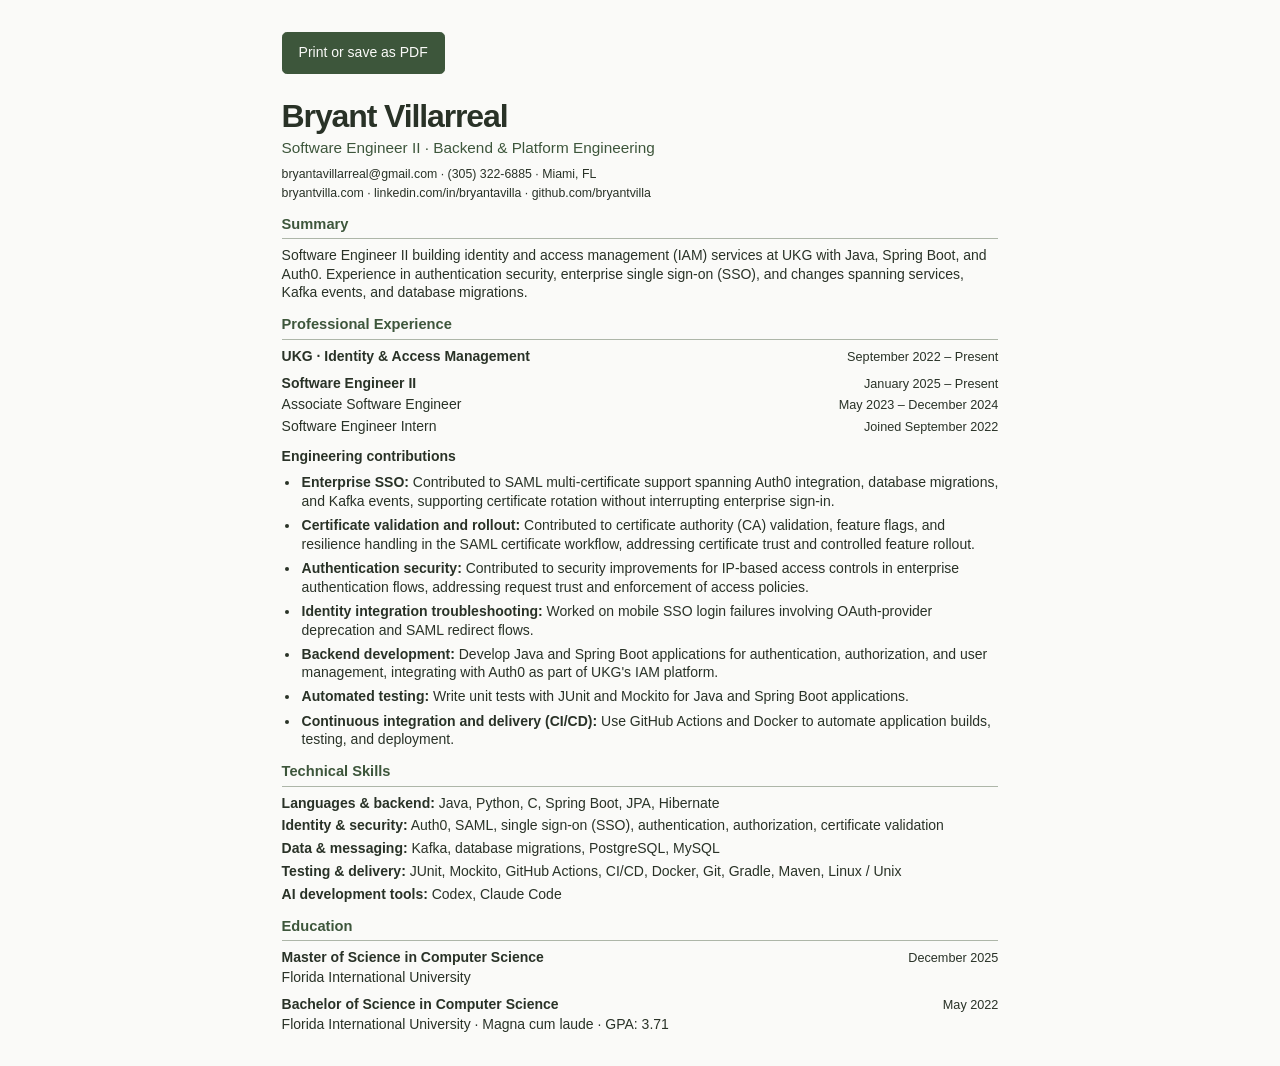
==== assets/resume.html @ 89793f9d "Modernize portfolio for UKG backend and IAM experience" ====
<!DOCTYPE html>
<html lang="en">
<head>
    <meta charset="UTF-8">
    <meta name="viewport" content="width=device-width, initial-scale=1.0">
    <meta name="robots" content="noindex">
    <title>Bryant Villarreal | Backend &amp; Platform Engineering Resume</title>
    <style>
        @page { size: letter; margin: .45in .55in; }
        * { box-sizing: border-box; }
        body { max-width: 7.8in; margin: 2rem auto; padding: 0 1rem; font: 10.5pt/1.34 Arial, sans-serif; color: #293227; background: #fafaf8; }
        h1 { margin: 0; font-size: 24pt; letter-spacing: -.035em; line-height: 1.15; }
        h2 { margin: 10pt 0 5pt; padding-bottom: 3pt; border-bottom: 1px solid #adb6a8; font-size: 11pt; color: #3d563b; }
        h3 { display: inline; margin: 0; font-size: 10.5pt; }
        p { margin: 4pt 0; }
        a { color: inherit; text-decoration: none; }
        a:hover { text-decoration: underline; }
        ul { margin: 6pt 0 0; padding-left: 14pt; }
        li { margin-bottom: 4pt; padding-left: 1pt; }
        .headline { font-size: 11.5pt; margin: 3pt 0 5pt; color: #3d563b; }
        .contact { font-size: 9.25pt; margin: 2pt 0; }
        .row { display: flex; justify-content: space-between; gap: 12pt; align-items: baseline; }
        .education article + article { margin-top: 6pt; }
        .date { flex-shrink: 0; font-size: 9.5pt; }
        .detail { margin-top: 1pt; }
        .career { margin: 6pt 0 6pt; }
        .career .row + .row { margin-top: 2pt; }
        .contributions-label { margin-top: 8pt; }
        .skills p { margin: 3pt 0; }
        article { break-inside: avoid; }
        button { margin-bottom: 1.5rem; padding: .65rem 1rem; border: 1px solid #3d563b; border-radius: .3rem; background: #3d563b; color: #fafaf8; font: inherit; cursor: pointer; }
        :focus-visible { outline: 2px solid #3d563b; outline-offset: 3px; }
        @media (max-width: 540px) { .row { flex-direction: column; gap: 0; } }
        @media print { body { margin: 0; padding: 0; max-width: none; background: transparent; font-family: Arial, sans-serif; } button { display: none; } }
    </style>
</head>
<body>
    <button type="button" onclick="window.print()">Print or save as PDF</button>
    <header>
        <h1>Bryant Villarreal</h1>
        <p class="headline">Software Engineer II &middot; Backend &amp; Platform Engineering</p>
        <p class="contact"><a href="mailto:bryantavillarreal@gmail.com">bryantavillarreal@gmail.com</a> &middot; (305) 322-6885 &middot; Miami, FL</p>
        <p class="contact"><a href="https://bryantvilla.com">bryantvilla.com</a> &middot; <a href="https://www.linkedin.com/in/bryantavilla/">linkedin.com/in/bryantavilla</a> &middot; <a href="https://github.com/bryantvilla">github.com/bryantvilla</a></p>
    </header>
    <main>
        <section aria-labelledby="summary">
            <h2 id="summary">Summary</h2>
            <p>Software Engineer II building identity and access management (IAM) services at UKG with Java, Spring Boot, and Auth0. Experience in authentication security, enterprise single sign-on (SSO), and changes spanning services, Kafka events, and database migrations.</p>
        </section>

        <section aria-labelledby="experience">
            <h2 id="experience">Professional Experience</h2>
            <article>
                <div class="row"><h3>UKG &middot; Identity &amp; Access Management</h3><span class="date">September 2022 &ndash; Present</span></div>
                <div class="career" aria-label="Career progression at UKG">
                    <div class="row"><strong>Software Engineer II</strong><span class="date">January 2025 &ndash; Present</span></div>
                    <div class="row"><span>Associate Software Engineer</span><span class="date">May 2023 &ndash; December 2024</span></div>
                    <div class="row"><span>Software Engineer Intern</span><span class="date">Joined September 2022</span></div>
                </div>
                <p class="contributions-label"><strong>Engineering contributions</strong></p>
                <ul>
                    <li><strong>Enterprise SSO:</strong> Contributed to SAML multi-certificate support spanning Auth0 integration, database migrations, and Kafka events, supporting certificate rotation without interrupting enterprise sign-in.</li>
                    <li><strong>Certificate validation and rollout:</strong> Contributed to certificate authority (CA) validation, feature flags, and resilience handling in the SAML certificate workflow, addressing certificate trust and controlled feature rollout.</li>
                    <li><strong>Authentication security:</strong> Contributed to security improvements for IP-based access controls in enterprise authentication flows, addressing request trust and enforcement of access policies.</li>
                    <li><strong>Identity integration troubleshooting:</strong> Worked on mobile SSO login failures involving OAuth-provider deprecation and SAML redirect flows.</li>
                    <li><strong>Backend development:</strong> Develop Java and Spring Boot applications for authentication, authorization, and user management, integrating with Auth0 as part of UKG's IAM platform.</li>
                    <li><strong>Automated testing:</strong> Write unit tests with JUnit and Mockito for Java and Spring Boot applications.</li>
                    <li><strong>Continuous integration and delivery (CI/CD):</strong> Use GitHub Actions and Docker to automate application builds, testing, and deployment.</li>
                </ul>
            </article>
        </section>

        <section class="skills" aria-labelledby="skills">
            <h2 id="skills">Technical Skills</h2>
            <p><strong>Languages &amp; backend:</strong> Java, Python, C, Spring Boot, JPA, Hibernate</p>
            <p><strong>Identity &amp; security:</strong> Auth0, SAML, single sign-on (SSO), authentication, authorization, certificate validation</p>
            <p><strong>Data &amp; messaging:</strong> Kafka, database migrations, PostgreSQL, MySQL</p>
            <p><strong>Testing &amp; delivery:</strong> JUnit, Mockito, GitHub Actions, CI/CD, Docker, Git, Gradle, Maven, Linux / Unix</p>
            <p><strong>AI development tools:</strong> Codex, Claude Code</p>
        </section>

        <section class="education" aria-labelledby="education">
            <h2 id="education">Education</h2>
            <article>
                <div class="row"><h3>Master of Science in Computer Science</h3><span class="date">December 2025</span></div>
                <p class="detail">Florida International University</p>
            </article>
            <article>
                <div class="row"><h3>Bachelor of Science in Computer Science</h3><span class="date">May 2022</span></div>
                <p class="detail">Florida International University &middot; Magna cum laude &middot; GPA: 3.71</p>
            </article>
        </section>

    </main>
</body>
</html>
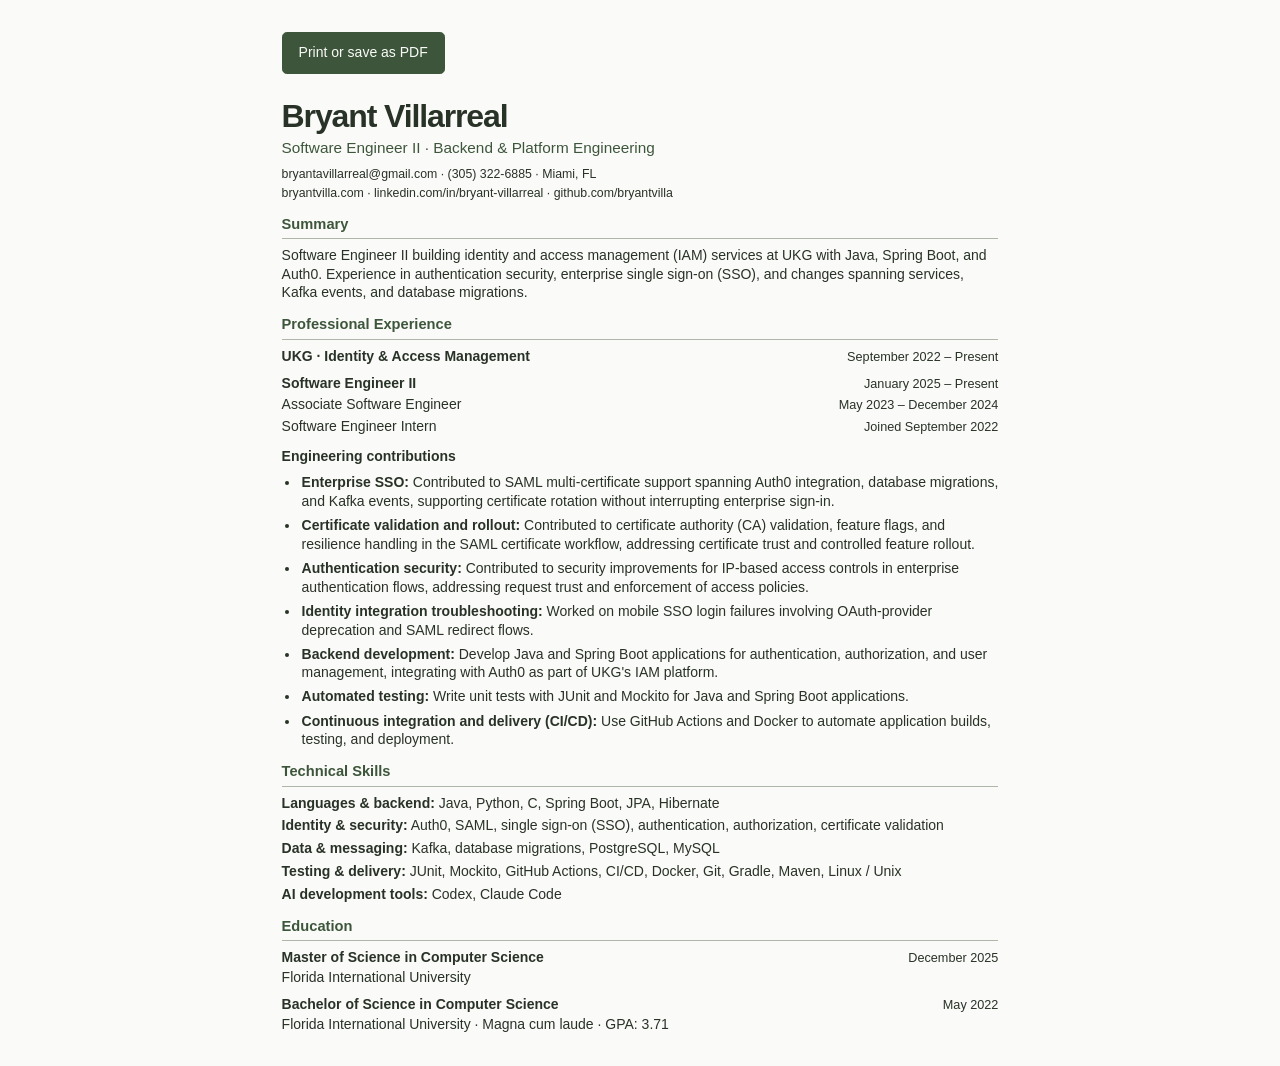
==== commit 37547f24: "Fix LinkedIn profile links in portfolio and resume" ====
--- a/assets/resume.html
+++ b/assets/resume.html
@@ -40,7 +40,7 @@
         <h1>Bryant Villarreal</h1>
         <p class="headline">Software Engineer II &middot; Backend &amp; Platform Engineering</p>
         <p class="contact"><a href="mailto:bryantavillarreal@gmail.com">bryantavillarreal@gmail.com</a> &middot; (305) 322-6885 &middot; Miami, FL</p>
-        <p class="contact"><a href="https://bryantvilla.com">bryantvilla.com</a> &middot; <a href="https://www.linkedin.com/in/bryantavilla/">linkedin.com/in/bryantavilla</a> &middot; <a href="https://github.com/bryantvilla">github.com/bryantvilla</a></p>
+        <p class="contact"><a href="https://bryantvilla.com">bryantvilla.com</a> &middot; <a href="https://www.linkedin.com/in/bryant-villarreal/">linkedin.com/in/bryant-villarreal</a> &middot; <a href="https://github.com/bryantvilla">github.com/bryantvilla</a></p>
     </header>
     <main>
         <section aria-labelledby="summary">
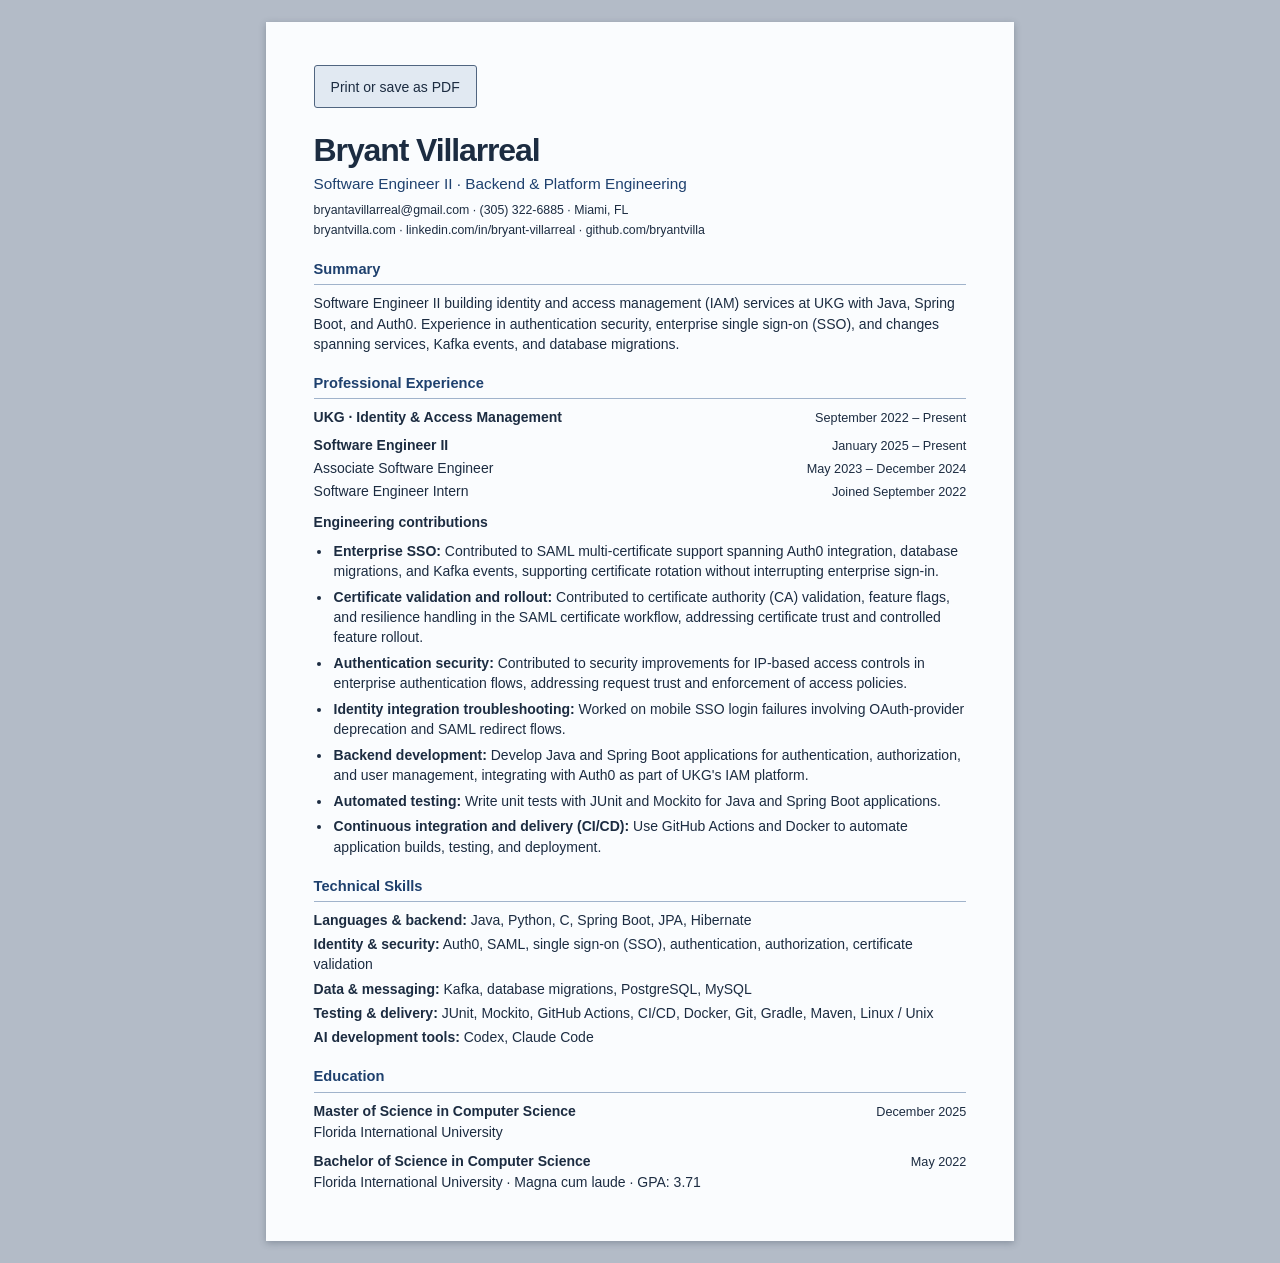
==== commit 376c7209: "addition of myspace, resizable windows and aol contact" ====
--- a/assets/resume.html
+++ b/assets/resume.html
@@ -5,19 +5,21 @@
     <meta name="viewport" content="width=device-width, initial-scale=1.0">
     <meta name="robots" content="noindex">
     <title>Bryant Villarreal | Backend &amp; Platform Engineering Resume</title>
+    <script>if (window.self !== window.top) document.documentElement.classList.add('embedded');</script>
     <style>
         @page { size: letter; margin: .45in .55in; }
         * { box-sizing: border-box; }
-        body { max-width: 7.8in; margin: 2rem auto; padding: 0 1rem; font: 10.5pt/1.34 Arial, sans-serif; color: #293227; background: #fafaf8; }
+        html { background: oklch(79% .019 255); color-scheme: light; }
+        body { max-width: 7.8in; min-height: 10in; margin: 22px auto; padding: .45in .5in; font: 10.5pt/1.45 Arial, sans-serif; color: oklch(29% .045 255); background: oklch(99% .003 250); box-shadow: 0 2px 7px oklch(30% .035 255 / .3); }
         h1 { margin: 0; font-size: 24pt; letter-spacing: -.035em; line-height: 1.15; }
-        h2 { margin: 10pt 0 5pt; padding-bottom: 3pt; border-bottom: 1px solid #adb6a8; font-size: 11pt; color: #3d563b; }
+        h2 { margin: 14pt 0 6pt; padding-bottom: 3pt; border-bottom: 1px solid oklch(76% .04 253); font-size: 11pt; color: oklch(37% .09 257); scroll-margin-top: 20px; }
         h3 { display: inline; margin: 0; font-size: 10.5pt; }
         p { margin: 4pt 0; }
-        a { color: inherit; text-decoration: none; }
+        a { color: inherit; text-decoration: none; overflow-wrap: anywhere; }
         a:hover { text-decoration: underline; }
         ul { margin: 6pt 0 0; padding-left: 14pt; }
         li { margin-bottom: 4pt; padding-left: 1pt; }
-        .headline { font-size: 11.5pt; margin: 3pt 0 5pt; color: #3d563b; }
+        .headline { font-size: 11.5pt; margin: 3pt 0 5pt; color: oklch(37% .09 257); }
         .contact { font-size: 9.25pt; margin: 2pt 0; }
         .row { display: flex; justify-content: space-between; gap: 12pt; align-items: baseline; }
         .education article + article { margin-top: 6pt; }
@@ -28,10 +30,12 @@
         .contributions-label { margin-top: 8pt; }
         .skills p { margin: 3pt 0; }
         article { break-inside: avoid; }
-        button { margin-bottom: 1.5rem; padding: .65rem 1rem; border: 1px solid #3d563b; border-radius: .3rem; background: #3d563b; color: #fafaf8; font: inherit; cursor: pointer; }
-        :focus-visible { outline: 2px solid #3d563b; outline-offset: 3px; }
-        @media (max-width: 540px) { .row { flex-direction: column; gap: 0; } }
-        @media print { body { margin: 0; padding: 0; max-width: none; background: transparent; font-family: Arial, sans-serif; } button { display: none; } }
+        button { margin-bottom: 1.5rem; padding: .65rem 1rem; border: 1px solid oklch(50% .05 255); border-radius: 3px; background: oklch(93% .015 253); color: oklch(29% .045 255); font: inherit; cursor: pointer; }
+        :focus-visible { outline: 2px solid oklch(49% .19 259); outline-offset: 3px; }
+        .embedded button { display: none; }
+        @media (max-width: 800px) { body { margin: 16px 20px; padding: 30px 34px; } }
+        @media (max-width: 540px) { body { margin: 12px; padding: 24px 20px; min-height: 0; font-size: 10pt; } h1 { font-size: 23pt; } .row { flex-direction: column; gap: 0; } .date { font-size: 9pt; } }
+        @media print { html { background: transparent; } body { margin: 0; padding: 0; max-width: none; min-height: 0; background: transparent; box-shadow: none; font: 10.5pt/1.34 Arial, sans-serif; } h2 { margin: 10pt 0 5pt; } h1 { font-size: 24pt; } .row { flex-direction: row; } button { display: none; } }
     </style>
 </head>
 <body>
@@ -40,7 +44,7 @@
         <h1>Bryant Villarreal</h1>
         <p class="headline">Software Engineer II &middot; Backend &amp; Platform Engineering</p>
         <p class="contact"><a href="mailto:bryantavillarreal@gmail.com">bryantavillarreal@gmail.com</a> &middot; (305) 322-6885 &middot; Miami, FL</p>
-        <p class="contact"><a href="https://bryantvilla.com">bryantvilla.com</a> &middot; <a href="https://www.linkedin.com/in/bryant-villarreal/">linkedin.com/in/bryant-villarreal</a> &middot; <a href="https://github.com/bryantvilla">github.com/bryantvilla</a></p>
+        <p class="contact"><a href="https://bryantvilla.com" target="_blank" rel="noopener noreferrer">bryantvilla.com</a> &middot; <a href="https://www.linkedin.com/in/bryant-villarreal/" target="_blank" rel="noopener noreferrer">linkedin.com/in/bryant-villarreal</a> &middot; <a href="https://github.com/bryantvilla" target="_blank" rel="noopener noreferrer">github.com/bryantvilla</a></p>
     </header>
     <main>
         <section aria-labelledby="summary">
